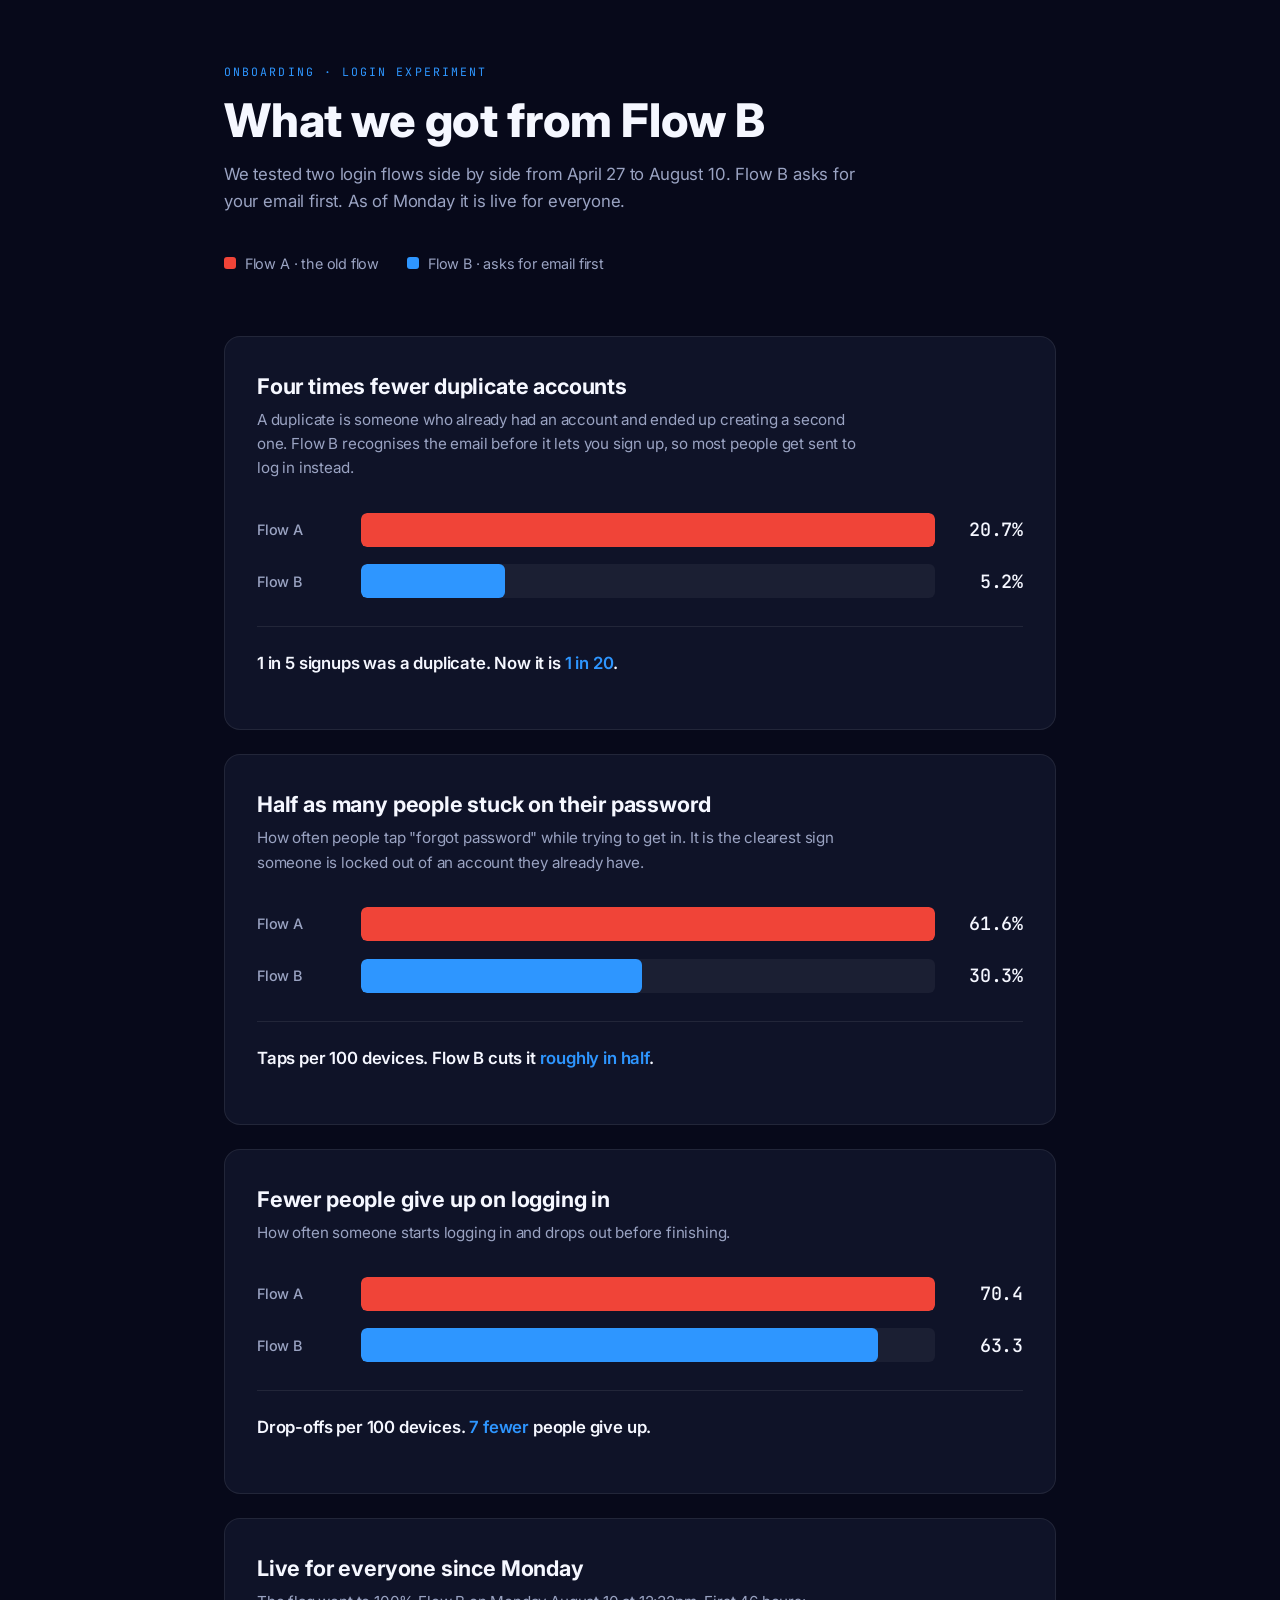
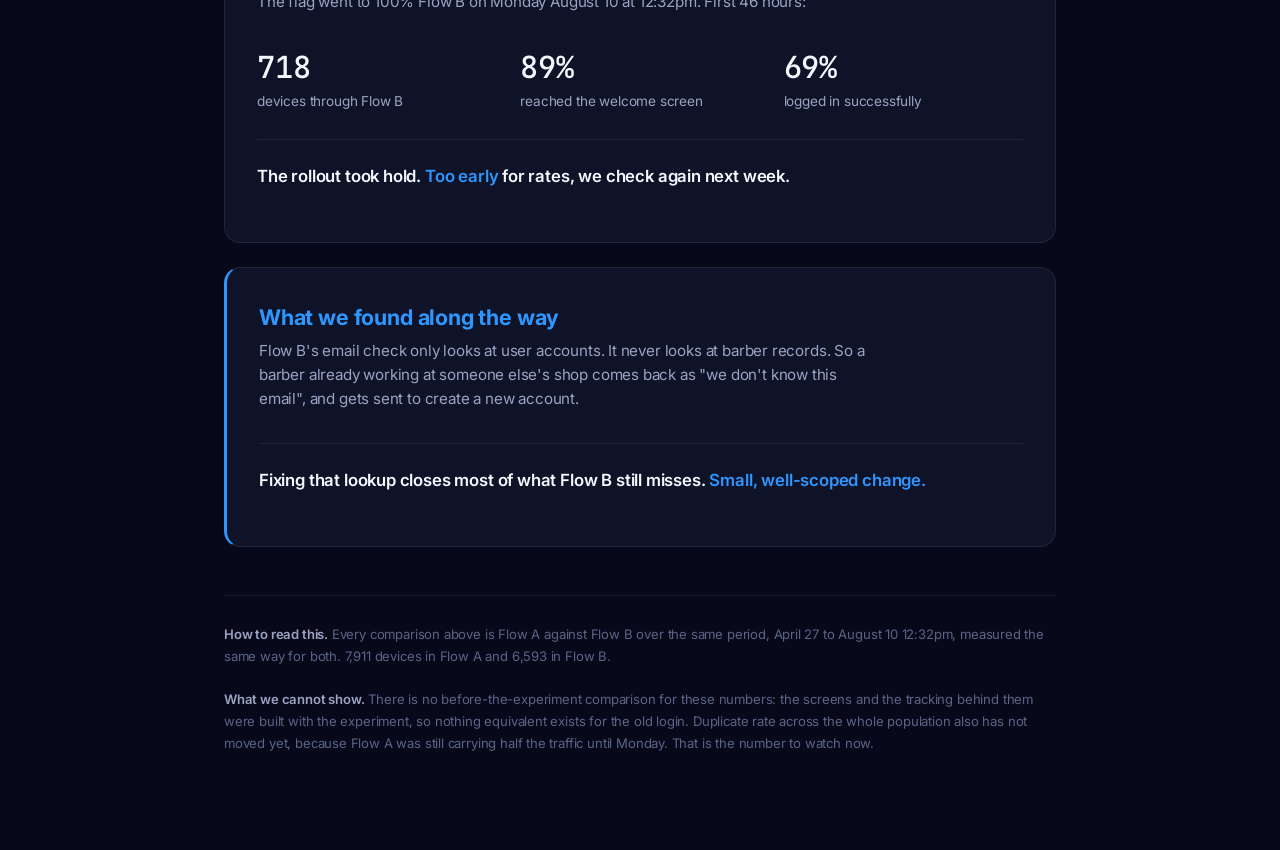
==== results/index.html @ 733214dc "Add Flow B results page for the weekly Standalone charts-only summary of the login A/B experiment, n" ====
<!DOCTYPE html>
<html lang="en">
<head>
<meta charset="UTF-8" />
<meta name="viewport" content="width=device-width, initial-scale=1" />
<title>Login Experiment · Results</title>
<link rel="preconnect" href="https://fonts.googleapis.com" />
<link rel="preconnect" href="https://fonts.gstatic.com" crossorigin />
<link href="https://fonts.googleapis.com/css2?family=Inter:wght@400;500;600;700;800&family=JetBrains+Mono:wght@400;500&display=swap" rel="stylesheet" />
<style>
  :root {
    --bg: #07091a;
    --surface: #0f1328;
    --border: rgba(255,255,255,0.08);
    --text: #f5f7ff;
    --muted: #9aa3c2;
    --dim: #5b6486;
    --flow-a: #f04438;
    --flow-b: #2e96ff;
    --font: "Inter", -apple-system, BlinkMacSystemFont, "Segoe UI", system-ui, sans-serif;
    --mono: "JetBrains Mono", "SF Mono", Menlo, monospace;
  }
  * { box-sizing: border-box; }
  body {
    margin: 0;
    background: var(--bg);
    color: var(--text);
    font-family: var(--font);
    letter-spacing: -0.011em;
  }
  .wrap { max-width: 880px; margin: 0 auto; padding: 4rem 1.5rem 6rem; }

  header { margin-bottom: 4rem; }
  .eyebrow {
    font-family: var(--mono); font-size: 0.72rem; letter-spacing: 0.18em;
    text-transform: uppercase; color: var(--flow-b); margin-bottom: 1rem;
  }
  h1 { font-size: clamp(2rem, 5vw, 2.9rem); line-height: 1.08; margin: 0 0 1rem; font-weight: 800; }
  .sub { font-size: 1.05rem; color: var(--muted); line-height: 1.6; margin: 0; max-width: 60ch; }

  .legend { display: flex; gap: 1.75rem; margin: 2.5rem 0 0; flex-wrap: wrap; }
  .legend span { display: flex; align-items: center; gap: 0.55rem; font-size: 0.9rem; color: var(--muted); }
  .dot { width: 12px; height: 12px; border-radius: 3px; flex: none; }

  .card {
    background: var(--surface); border: 1px solid var(--border);
    border-radius: 16px; padding: 2.25rem 2rem; margin-bottom: 1.5rem;
  }
  .card h2 { font-size: 1.35rem; margin: 0 0 0.5rem; font-weight: 700; line-height: 1.25; }
  .card .why { font-size: 0.95rem; color: var(--muted); margin: 0 0 2rem; line-height: 1.6; max-width: 62ch; }

  .bars { display: flex; flex-direction: column; gap: 1.1rem; }
  .row { display: grid; grid-template-columns: 5.5rem 1fr auto; align-items: center; gap: 1rem; }
  .row .name { font-size: 0.9rem; color: var(--muted); font-weight: 500; }
  .track { background: rgba(255,255,255,0.05); border-radius: 6px; height: 34px; overflow: hidden; }
  .fill { height: 100%; border-radius: 6px; }
  .val { font-family: var(--mono); font-size: 1.15rem; font-weight: 500; min-width: 4.5rem; text-align: right; }

  .takeaway {
    margin-top: 1.75rem; padding-top: 1.5rem; border-top: 1px solid var(--border);
    font-size: 1.05rem; font-weight: 600; line-height: 1.5;
  }
  .takeaway em { font-style: normal; color: var(--flow-b); }

  .status {
    display: grid; grid-template-columns: repeat(auto-fit, minmax(150px, 1fr));
    gap: 1.5rem; margin-top: 0.5rem;
  }
  .stat .n { font-family: var(--mono); font-size: 1.9rem; font-weight: 500; }
  .stat .l { font-size: 0.85rem; color: var(--muted); margin-top: 0.3rem; line-height: 1.4; }

  .next { border-left: 3px solid var(--flow-b); }
  .next h2 { color: var(--flow-b); }

  footer {
    margin-top: 3rem; padding-top: 1.75rem; border-top: 1px solid var(--border);
    font-size: 0.82rem; color: var(--dim); line-height: 1.65;
  }
  footer strong { color: var(--muted); font-weight: 600; }
</style>
</head>
<body>
<div class="wrap">

  <header>
    <div class="eyebrow">Onboarding · Login experiment</div>
    <h1>What we got from Flow B</h1>
    <p class="sub">We tested two login flows side by side from April 27 to August 10. Flow B asks for your email first. As of Monday it is live for everyone.</p>
    <div class="legend">
      <span><i class="dot" style="background: var(--flow-a)"></i> Flow A · the old flow</span>
      <span><i class="dot" style="background: var(--flow-b)"></i> Flow B · asks for email first</span>
    </div>
  </header>

  <div class="card">
    <h2>Four times fewer duplicate accounts</h2>
    <p class="why">A duplicate is someone who already had an account and ended up creating a second one. Flow B recognises the email before it lets you sign up, so most people get sent to log in instead.</p>
    <div class="bars">
      <div class="row">
        <span class="name">Flow A</span>
        <div class="track"><div class="fill" style="width: 100%; background: var(--flow-a)"></div></div>
        <span class="val">20.7%</span>
      </div>
      <div class="row">
        <span class="name">Flow B</span>
        <div class="track"><div class="fill" style="width: 25%; background: var(--flow-b)"></div></div>
        <span class="val">5.2%</span>
      </div>
    </div>
    <p class="takeaway">1 in 5 signups was a duplicate. Now it is <em>1 in 20</em>.</p>
  </div>

  <div class="card">
    <h2>Half as many people stuck on their password</h2>
    <p class="why">How often people tap "forgot password" while trying to get in. It is the clearest sign someone is locked out of an account they already have.</p>
    <div class="bars">
      <div class="row">
        <span class="name">Flow A</span>
        <div class="track"><div class="fill" style="width: 100%; background: var(--flow-a)"></div></div>
        <span class="val">61.6%</span>
      </div>
      <div class="row">
        <span class="name">Flow B</span>
        <div class="track"><div class="fill" style="width: 49%; background: var(--flow-b)"></div></div>
        <span class="val">30.3%</span>
      </div>
    </div>
    <p class="takeaway">Taps per 100 devices. Flow B cuts it <em>roughly in half</em>.</p>
  </div>

  <div class="card">
    <h2>Fewer people give up on logging in</h2>
    <p class="why">How often someone starts logging in and drops out before finishing.</p>
    <div class="bars">
      <div class="row">
        <span class="name">Flow A</span>
        <div class="track"><div class="fill" style="width: 100%; background: var(--flow-a)"></div></div>
        <span class="val">70.4</span>
      </div>
      <div class="row">
        <span class="name">Flow B</span>
        <div class="track"><div class="fill" style="width: 90%; background: var(--flow-b)"></div></div>
        <span class="val">63.3</span>
      </div>
    </div>
    <p class="takeaway">Drop-offs per 100 devices. <em>7 fewer</em> people give up.</p>
  </div>

  <div class="card">
    <h2>Live for everyone since Monday</h2>
    <p class="why">The flag went to 100% Flow B on Monday August 10 at 12:32pm. First 46 hours:</p>
    <div class="status">
      <div class="stat"><div class="n">718</div><div class="l">devices through Flow B</div></div>
      <div class="stat"><div class="n">89%</div><div class="l">reached the welcome screen</div></div>
      <div class="stat"><div class="n">69%</div><div class="l">logged in successfully</div></div>
    </div>
    <p class="takeaway">The rollout took hold. <em>Too early</em> for rates, we check again next week.</p>
  </div>

  <div class="card next">
    <h2>What we found along the way</h2>
    <p class="why">Flow B's email check only looks at user accounts. It never looks at barber records. So a barber already working at someone else's shop comes back as "we don't know this email", and gets sent to create a new account.</p>
    <p class="takeaway">Fixing that lookup closes most of what Flow B still misses. <em>Small, well-scoped change.</em></p>
  </div>

  <footer>
    <strong>How to read this.</strong> Every comparison above is Flow A against Flow B over the same period, April 27 to August 10 12:32pm, measured the same way for both. 7,911 devices in Flow A and 6,593 in Flow B.<br /><br />
    <strong>What we cannot show.</strong> There is no before-the-experiment comparison for these numbers: the screens and the tracking behind them were built with the experiment, so nothing equivalent exists for the old login. Duplicate rate across the whole population also has not moved yet, because Flow A was still carrying half the traffic until Monday. That is the number to watch now.
  </footer>

</div>
</body>
</html>
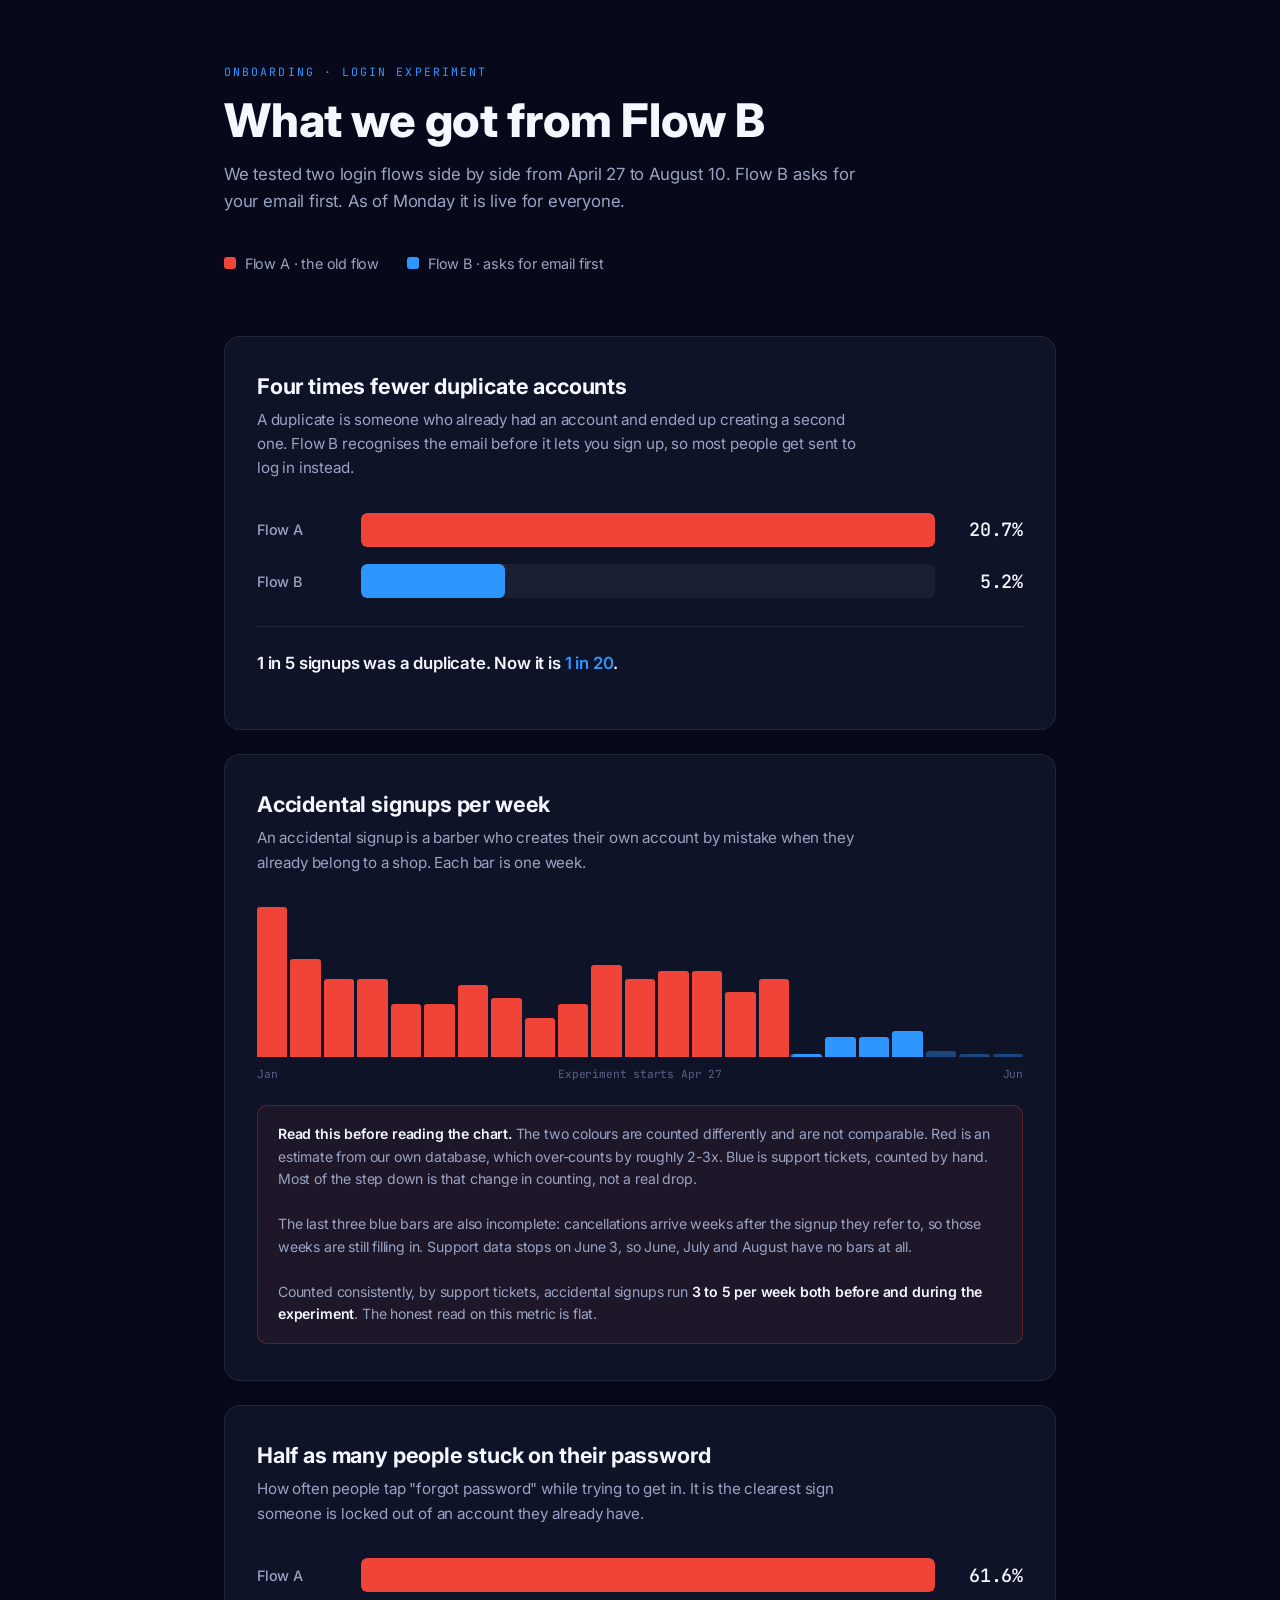
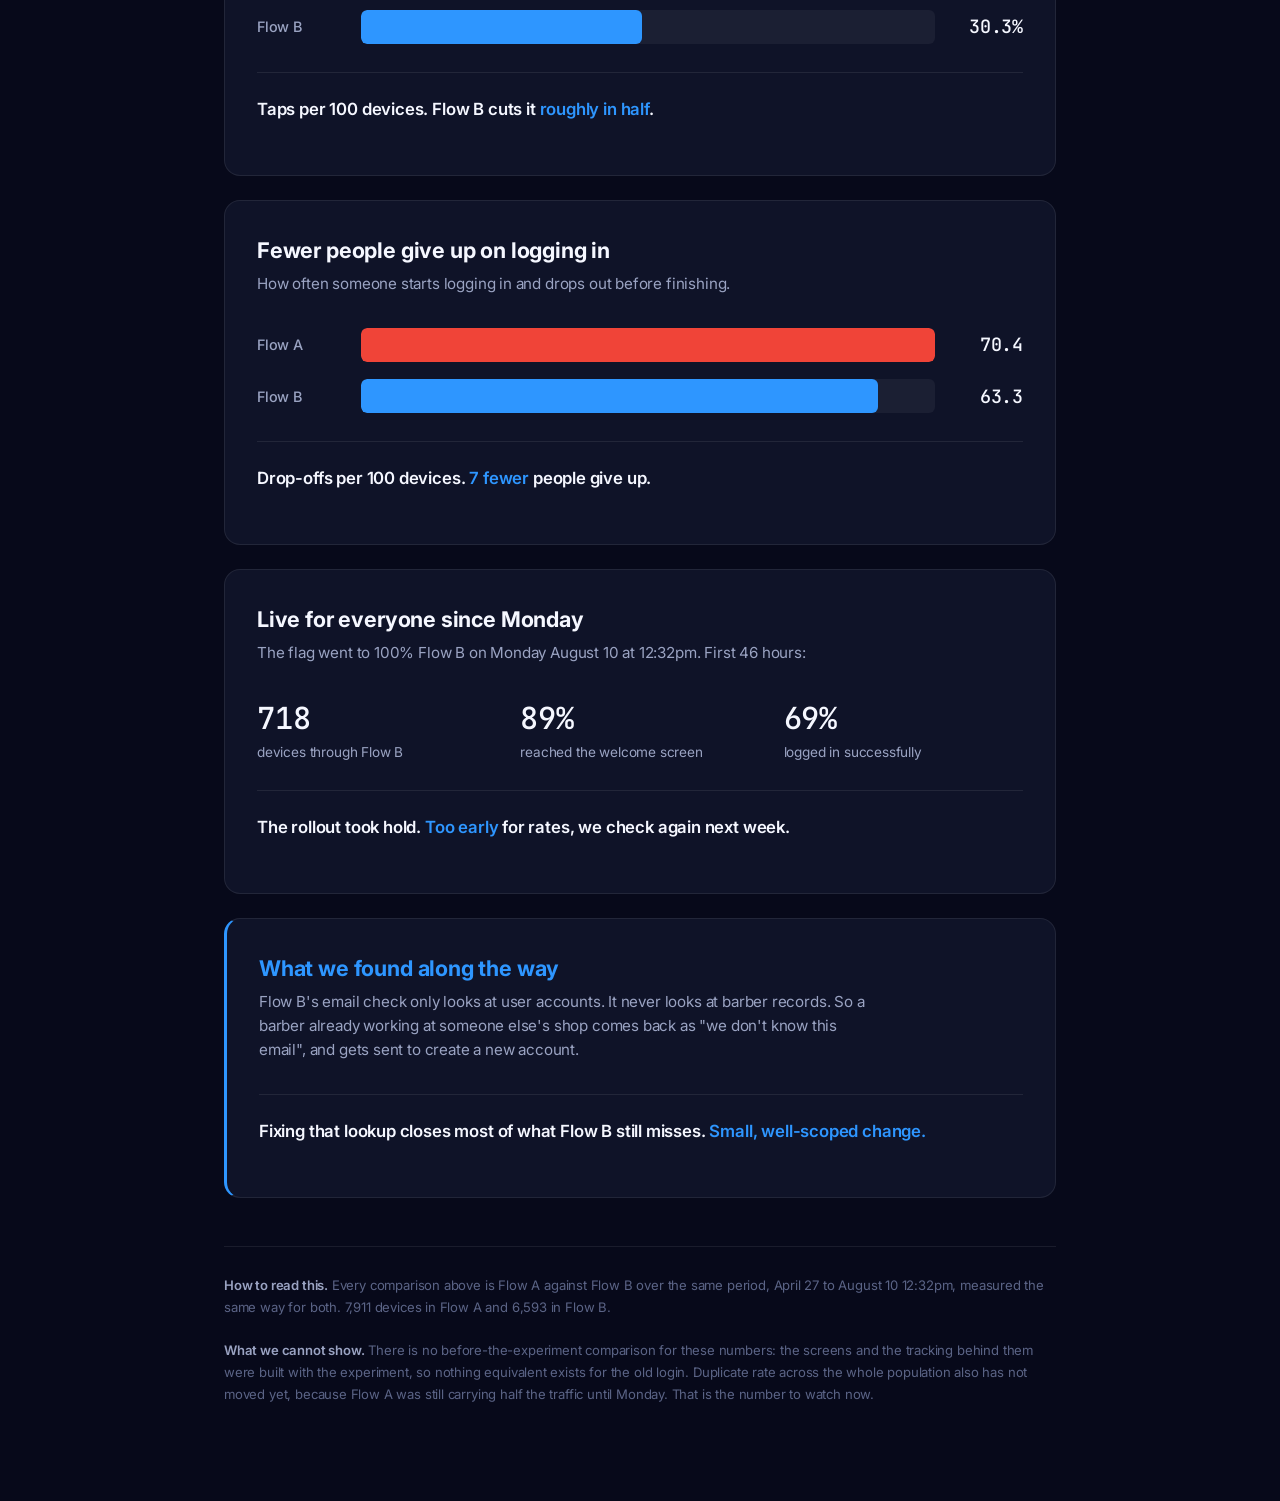
==== commit 9f614bde: "Add accidental-signups-per-week chart to the results page Reproduces the tracker's weekly series (23" ====
--- a/results/index.html
+++ b/results/index.html
@@ -56,6 +56,29 @@
   .fill { height: 100%; border-radius: 6px; }
   .val { font-family: var(--mono); font-size: 1.15rem; font-weight: 500; min-width: 4.5rem; text-align: right; }
 
+  .weekly { margin-bottom: 1.5rem; }
+  .wk-bars { display: flex; align-items: flex-end; gap: 3px; height: 150px; }
+  .wk { flex: 1; height: var(--h); background: var(--c); border-radius: 3px 3px 0 0; position: relative; min-height: 3px; }
+  .wk.lag { opacity: 0.4; }
+  .wk.divider { box-shadow: -2px 0 0 rgba(255,255,255,0.25); }
+  .wk .tip {
+    display: none; position: absolute; bottom: calc(100% + 8px); left: 50%;
+    transform: translateX(-50%); white-space: nowrap; background: #000;
+    border: 1px solid var(--border); border-radius: 6px; padding: 0.35rem 0.6rem;
+    font-family: var(--mono); font-size: 0.72rem; color: var(--text); z-index: 5;
+  }
+  .wk:hover .tip { display: block; }
+  .wk-axis {
+    display: flex; justify-content: space-between; margin-top: 0.6rem;
+    font-family: var(--mono); font-size: 0.7rem; color: var(--dim);
+  }
+  .caveat {
+    background: rgba(240,68,56,0.07); border: 1px solid rgba(240,68,56,0.28);
+    border-radius: 10px; padding: 1.1rem 1.25rem;
+    font-size: 0.88rem; color: var(--muted); line-height: 1.6;
+  }
+  .caveat strong { color: var(--text); font-weight: 600; }
+
   .takeaway {
     margin-top: 1.75rem; padding-top: 1.5rem; border-top: 1px solid var(--border);
     font-size: 1.05rem; font-weight: 600; line-height: 1.5;
@@ -111,6 +134,46 @@
   </div>
 
   <div class="card">
+    <h2>Accidental signups per week</h2>
+    <p class="why">An accidental signup is a barber who creates their own account by mistake when they already belong to a shop. Each bar is one week.</p>
+    <div class="weekly">
+      <div class="wk-bars">
+        <div class="wk" style="--h: 100%; --c: var(--flow-a)"><span class="tip">Jan 5 · 23</span></div>
+        <div class="wk" style="--h: 65%; --c: var(--flow-a)"><span class="tip">Jan 12 · 15</span></div>
+        <div class="wk" style="--h: 52%; --c: var(--flow-a)"><span class="tip">Jan 19 · 12</span></div>
+        <div class="wk" style="--h: 52%; --c: var(--flow-a)"><span class="tip">Jan 26 · 12</span></div>
+        <div class="wk" style="--h: 35%; --c: var(--flow-a)"><span class="tip">Feb 2 · 8</span></div>
+        <div class="wk" style="--h: 35%; --c: var(--flow-a)"><span class="tip">Feb 9 · 8</span></div>
+        <div class="wk" style="--h: 48%; --c: var(--flow-a)"><span class="tip">Feb 16 · 11</span></div>
+        <div class="wk" style="--h: 39%; --c: var(--flow-a)"><span class="tip">Feb 23 · 9</span></div>
+        <div class="wk" style="--h: 26%; --c: var(--flow-a)"><span class="tip">Mar 2 · 6</span></div>
+        <div class="wk" style="--h: 35%; --c: var(--flow-a)"><span class="tip">Mar 9 · 8</span></div>
+        <div class="wk" style="--h: 61%; --c: var(--flow-a)"><span class="tip">Mar 16 · 14</span></div>
+        <div class="wk" style="--h: 52%; --c: var(--flow-a)"><span class="tip">Mar 23 · 12</span></div>
+        <div class="wk" style="--h: 57%; --c: var(--flow-a)"><span class="tip">Mar 30 · 13</span></div>
+        <div class="wk" style="--h: 57%; --c: var(--flow-a)"><span class="tip">Apr 6 · 13</span></div>
+        <div class="wk" style="--h: 43%; --c: var(--flow-a)"><span class="tip">Apr 13 · 10</span></div>
+        <div class="wk" style="--h: 52%; --c: var(--flow-a)"><span class="tip">Apr 20 · 12</span></div>
+        <div class="wk divider" style="--h: 2%; --c: var(--flow-b)"><span class="tip">Apr 27 · 0 · experiment starts mid-week</span></div>
+        <div class="wk" style="--h: 13%; --c: var(--flow-b)"><span class="tip">May 4 · 3</span></div>
+        <div class="wk" style="--h: 13%; --c: var(--flow-b)"><span class="tip">May 11 · 3</span></div>
+        <div class="wk" style="--h: 17%; --c: var(--flow-b)"><span class="tip">May 18 · 4</span></div>
+        <div class="wk lag" style="--h: 4%; --c: var(--flow-b)"><span class="tip">May 25 · 1 · incomplete</span></div>
+        <div class="wk lag" style="--h: 2%; --c: var(--flow-b)"><span class="tip">Jun 1 · 0 so far · incomplete</span></div>
+        <div class="wk lag" style="--h: 2%; --c: var(--flow-b)"><span class="tip">Jun 8 · 0 so far · incomplete</span></div>
+      </div>
+      <div class="wk-axis"><span>Jan</span><span>Experiment starts Apr 27</span><span>Jun</span></div>
+    </div>
+    <div class="caveat">
+      <strong>Read this before reading the chart.</strong> The two colours are counted differently and are not comparable. Red is an estimate from our own database, which over-counts by roughly 2-3x. Blue is support tickets, counted by hand. Most of the step down is that change in counting, not a real drop.
+      <br /><br />
+      The last three blue bars are also incomplete: cancellations arrive weeks after the signup they refer to, so those weeks are still filling in. Support data stops on June 3, so June, July and August have no bars at all.
+      <br /><br />
+      Counted consistently, by support tickets, accidental signups run <strong>3 to 5 per week both before and during the experiment</strong>. The honest read on this metric is flat.
+    </div>
+  </div>
+
+  <div class="card">
     <h2>Half as many people stuck on their password</h2>
     <p class="why">How often people tap "forgot password" while trying to get in. It is the clearest sign someone is locked out of an account they already have.</p>
     <div class="bars">
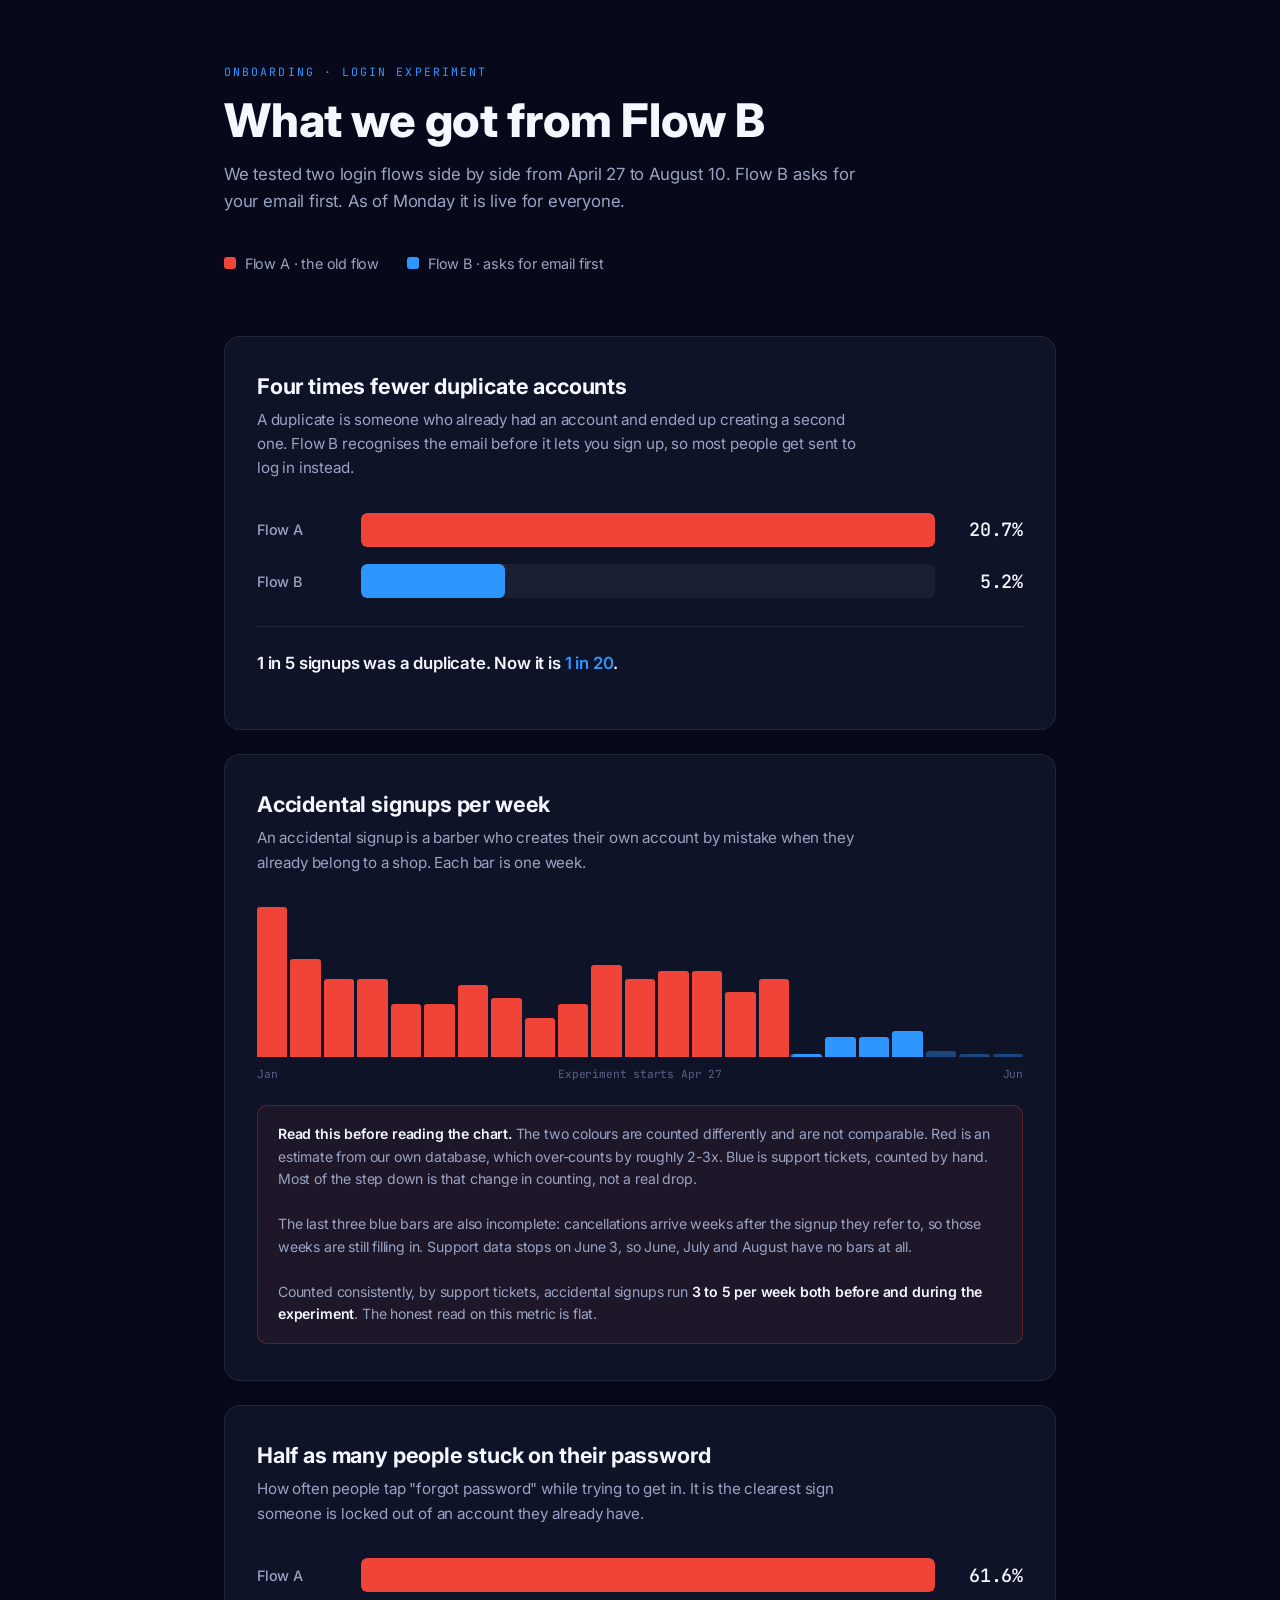
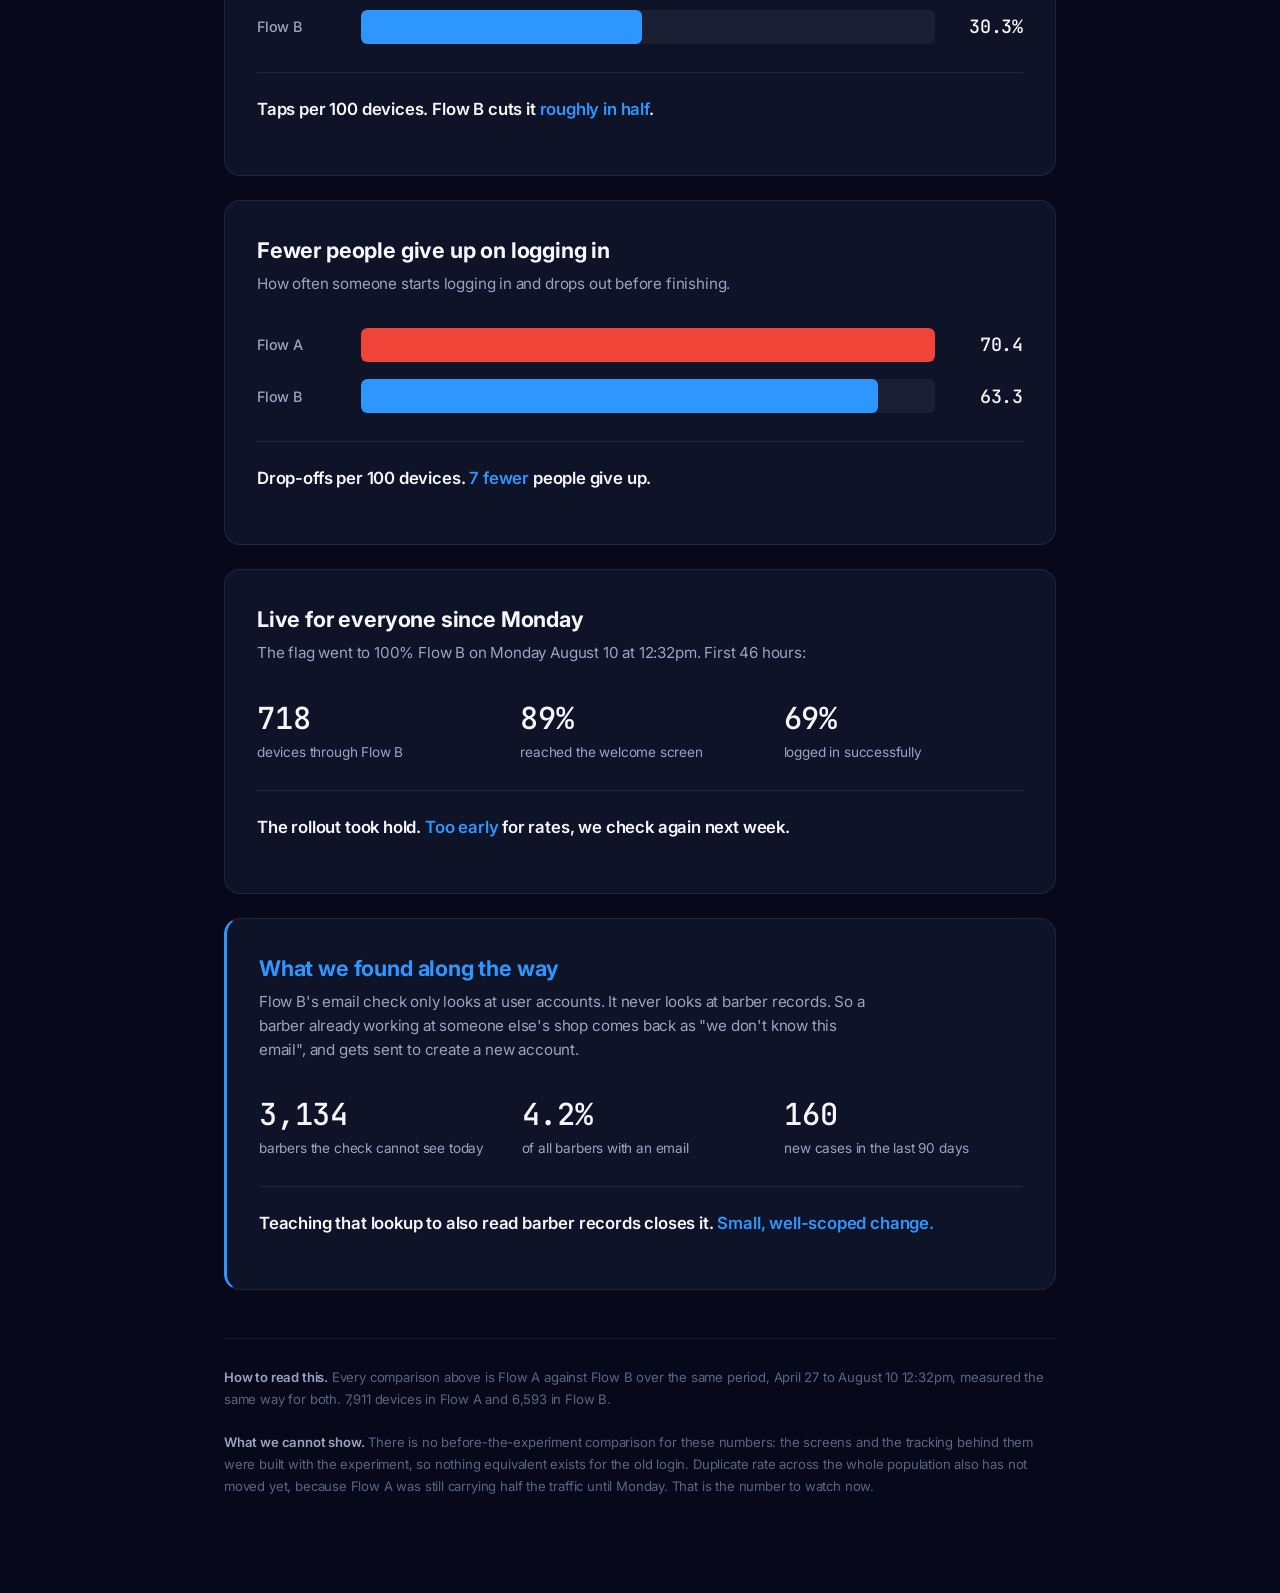
==== commit c180b827: "Quantify the check-email gap on the results page 3,134 barbers (4.2%) have an email on their barber " ====
--- a/results/index.html
+++ b/results/index.html
@@ -223,7 +223,12 @@
   <div class="card next">
     <h2>What we found along the way</h2>
     <p class="why">Flow B's email check only looks at user accounts. It never looks at barber records. So a barber already working at someone else's shop comes back as "we don't know this email", and gets sent to create a new account.</p>
-    <p class="takeaway">Fixing that lookup closes most of what Flow B still misses. <em>Small, well-scoped change.</em></p>
+    <div class="status">
+      <div class="stat"><div class="n">3,134</div><div class="l">barbers the check cannot see today</div></div>
+      <div class="stat"><div class="n">4.2%</div><div class="l">of all barbers with an email</div></div>
+      <div class="stat"><div class="n">160</div><div class="l">new cases in the last 90 days</div></div>
+    </div>
+    <p class="takeaway">Teaching that lookup to also read barber records closes it. <em>Small, well-scoped change.</em></p>
   </div>
 
   <footer>
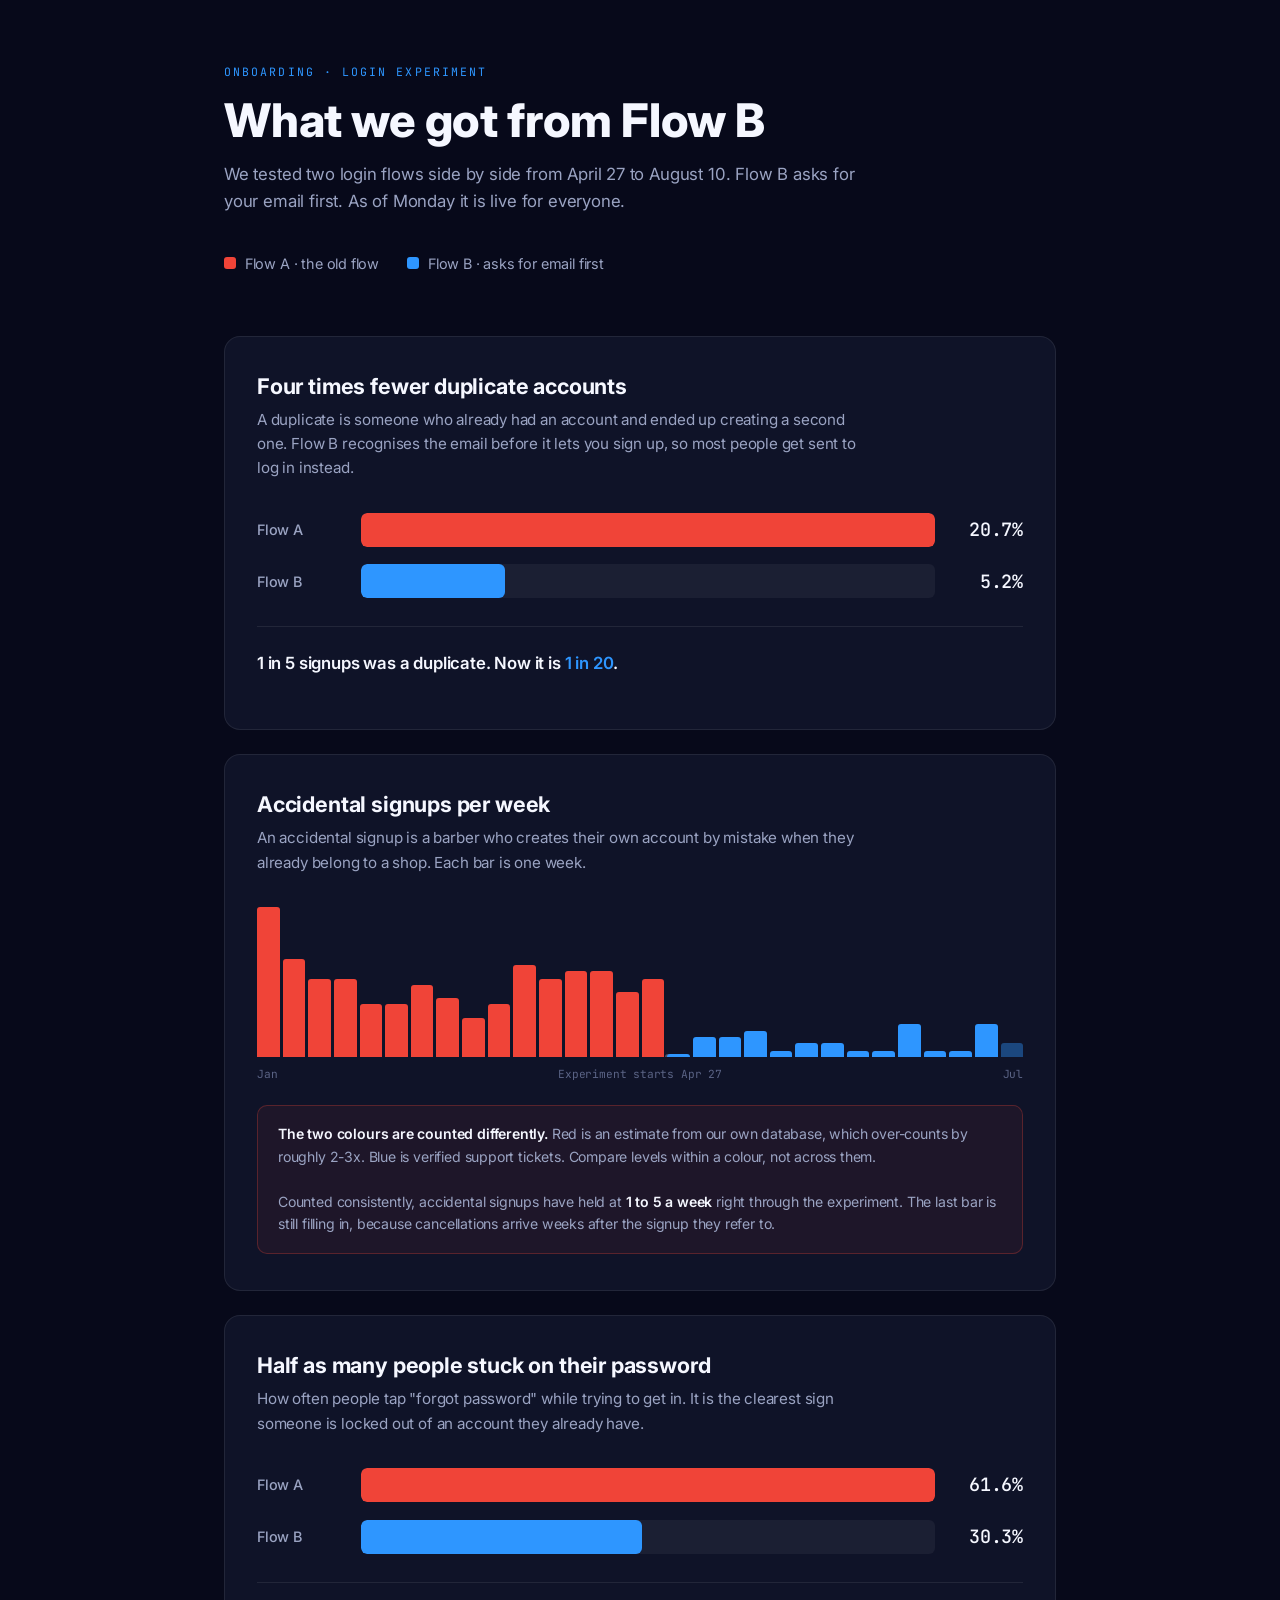
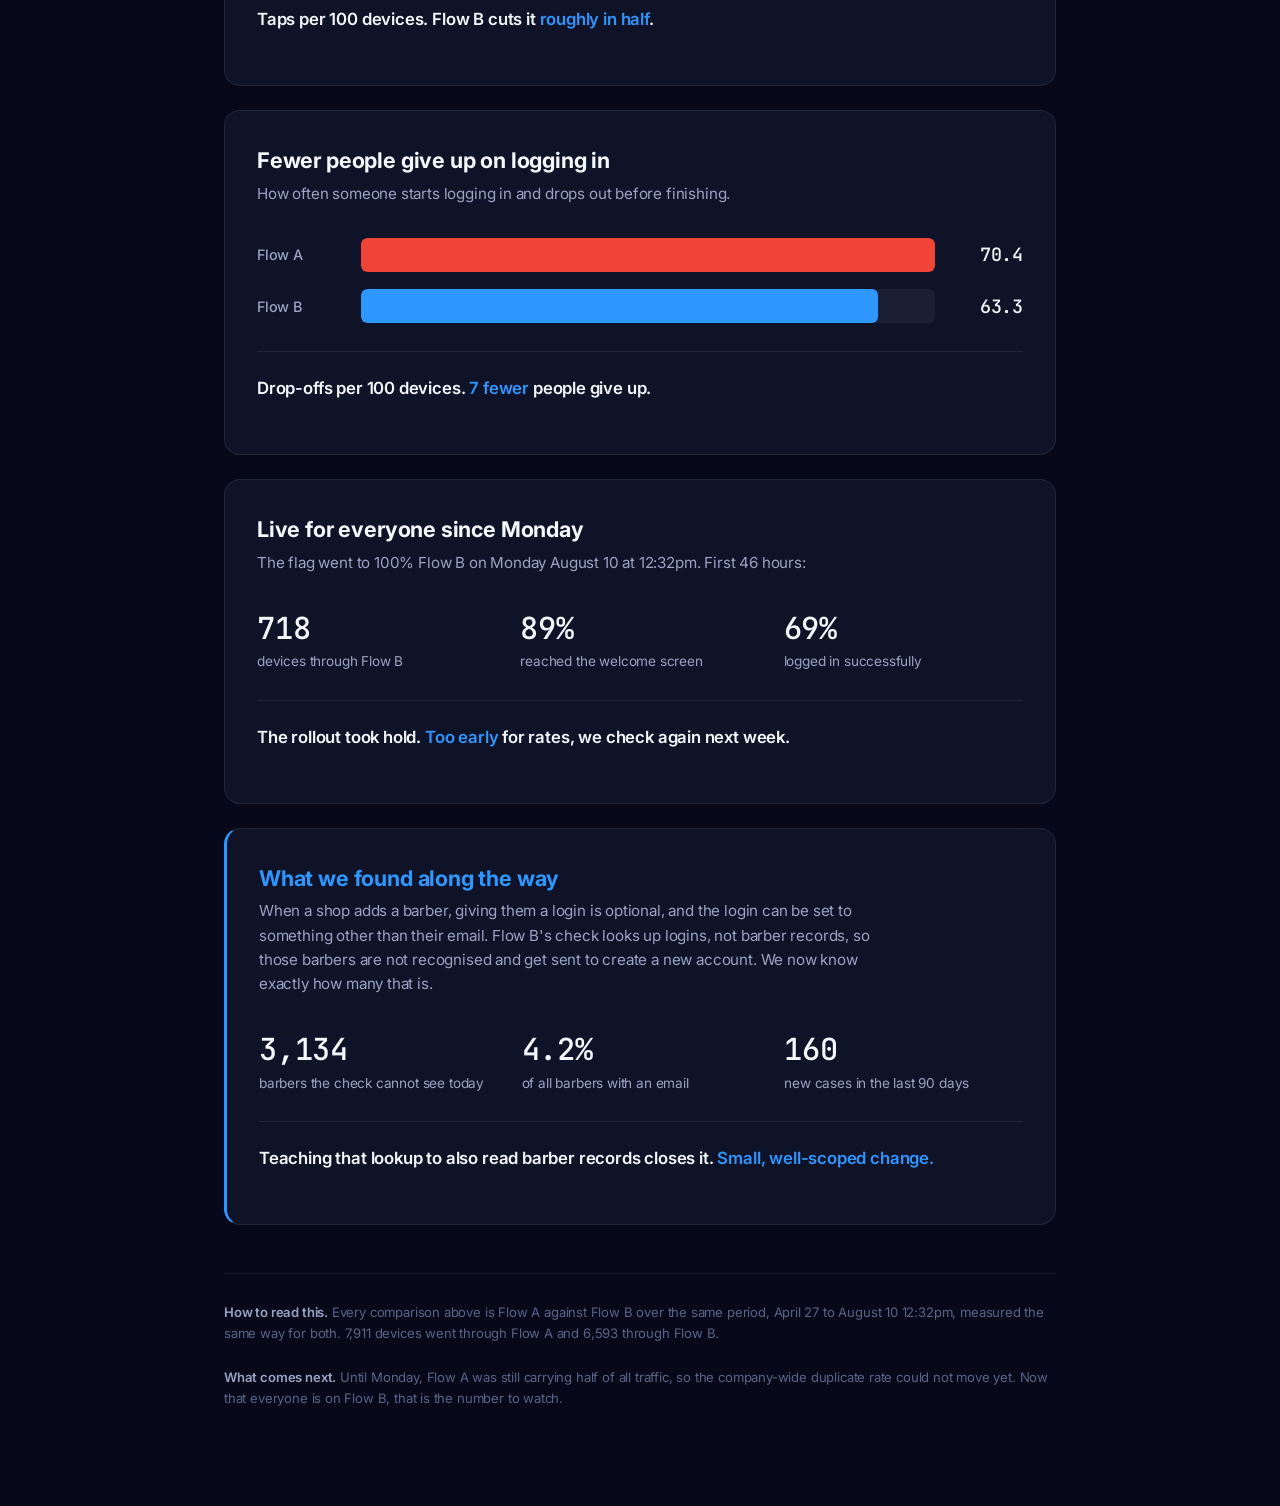
==== commit c2c1568e: "Extend the weekly chart through July and tighten the page Adds the June and July support-ticket week" ====
--- a/results/index.html
+++ b/results/index.html
@@ -158,18 +158,23 @@
         <div class="wk" style="--h: 13%; --c: var(--flow-b)"><span class="tip">May 4 · 3</span></div>
         <div class="wk" style="--h: 13%; --c: var(--flow-b)"><span class="tip">May 11 · 3</span></div>
         <div class="wk" style="--h: 17%; --c: var(--flow-b)"><span class="tip">May 18 · 4</span></div>
-        <div class="wk lag" style="--h: 4%; --c: var(--flow-b)"><span class="tip">May 25 · 1 · incomplete</span></div>
-        <div class="wk lag" style="--h: 2%; --c: var(--flow-b)"><span class="tip">Jun 1 · 0 so far · incomplete</span></div>
-        <div class="wk lag" style="--h: 2%; --c: var(--flow-b)"><span class="tip">Jun 8 · 0 so far · incomplete</span></div>
-      </div>
-      <div class="wk-axis"><span>Jan</span><span>Experiment starts Apr 27</span><span>Jun</span></div>
+        <div class="wk" style="--h: 4%; --c: var(--flow-b)"><span class="tip">May 25 · 1</span></div>
+        <div class="wk" style="--h: 9%; --c: var(--flow-b)"><span class="tip">Jun 1 · 2</span></div>
+        <div class="wk" style="--h: 9%; --c: var(--flow-b)"><span class="tip">Jun 8 · 2</span></div>
+        <div class="wk" style="--h: 4%; --c: var(--flow-b)"><span class="tip">Jun 15 · 1</span></div>
+        <div class="wk" style="--h: 4%; --c: var(--flow-b)"><span class="tip">Jun 22 · 1</span></div>
+        <div class="wk" style="--h: 22%; --c: var(--flow-b)"><span class="tip">Jun 29 · 5</span></div>
+        <div class="wk" style="--h: 4%; --c: var(--flow-b)"><span class="tip">Jul 6 · 1</span></div>
+        <div class="wk" style="--h: 4%; --c: var(--flow-b)"><span class="tip">Jul 13 · 1</span></div>
+        <div class="wk" style="--h: 22%; --c: var(--flow-b)"><span class="tip">Jul 20 · 5</span></div>
+        <div class="wk lag" style="--h: 9%; --c: var(--flow-b)"><span class="tip">Jul 27 · 2 · still filling in</span></div>
+      </div>
+      <div class="wk-axis"><span>Jan</span><span>Experiment starts Apr 27</span><span>Jul</span></div>
     </div>
     <div class="caveat">
-      <strong>Read this before reading the chart.</strong> The two colours are counted differently and are not comparable. Red is an estimate from our own database, which over-counts by roughly 2-3x. Blue is support tickets, counted by hand. Most of the step down is that change in counting, not a real drop.
+      <strong>The two colours are counted differently.</strong> Red is an estimate from our own database, which over-counts by roughly 2-3x. Blue is verified support tickets. Compare levels within a colour, not across them.
       <br /><br />
-      The last three blue bars are also incomplete: cancellations arrive weeks after the signup they refer to, so those weeks are still filling in. Support data stops on June 3, so June, July and August have no bars at all.
-      <br /><br />
-      Counted consistently, by support tickets, accidental signups run <strong>3 to 5 per week both before and during the experiment</strong>. The honest read on this metric is flat.
+      Counted consistently, accidental signups have held at <strong>1 to 5 a week</strong> right through the experiment. The last bar is still filling in, because cancellations arrive weeks after the signup they refer to.
     </div>
   </div>
 
@@ -222,7 +227,7 @@
 
   <div class="card next">
     <h2>What we found along the way</h2>
-    <p class="why">Flow B's email check only looks at user accounts. It never looks at barber records. So a barber already working at someone else's shop comes back as "we don't know this email", and gets sent to create a new account.</p>
+    <p class="why">When a shop adds a barber, giving them a login is optional, and the login can be set to something other than their email. Flow B's check looks up logins, not barber records, so those barbers are not recognised and get sent to create a new account. We now know exactly how many that is.</p>
     <div class="status">
       <div class="stat"><div class="n">3,134</div><div class="l">barbers the check cannot see today</div></div>
       <div class="stat"><div class="n">4.2%</div><div class="l">of all barbers with an email</div></div>
@@ -232,8 +237,8 @@
   </div>
 
   <footer>
-    <strong>How to read this.</strong> Every comparison above is Flow A against Flow B over the same period, April 27 to August 10 12:32pm, measured the same way for both. 7,911 devices in Flow A and 6,593 in Flow B.<br /><br />
-    <strong>What we cannot show.</strong> There is no before-the-experiment comparison for these numbers: the screens and the tracking behind them were built with the experiment, so nothing equivalent exists for the old login. Duplicate rate across the whole population also has not moved yet, because Flow A was still carrying half the traffic until Monday. That is the number to watch now.
+    <strong>How to read this.</strong> Every comparison above is Flow A against Flow B over the same period, April 27 to August 10 12:32pm, measured the same way for both. 7,911 devices went through Flow A and 6,593 through Flow B.<br /><br />
+    <strong>What comes next.</strong> Until Monday, Flow A was still carrying half of all traffic, so the company-wide duplicate rate could not move yet. Now that everyone is on Flow B, that is the number to watch.
   </footer>
 
 </div>
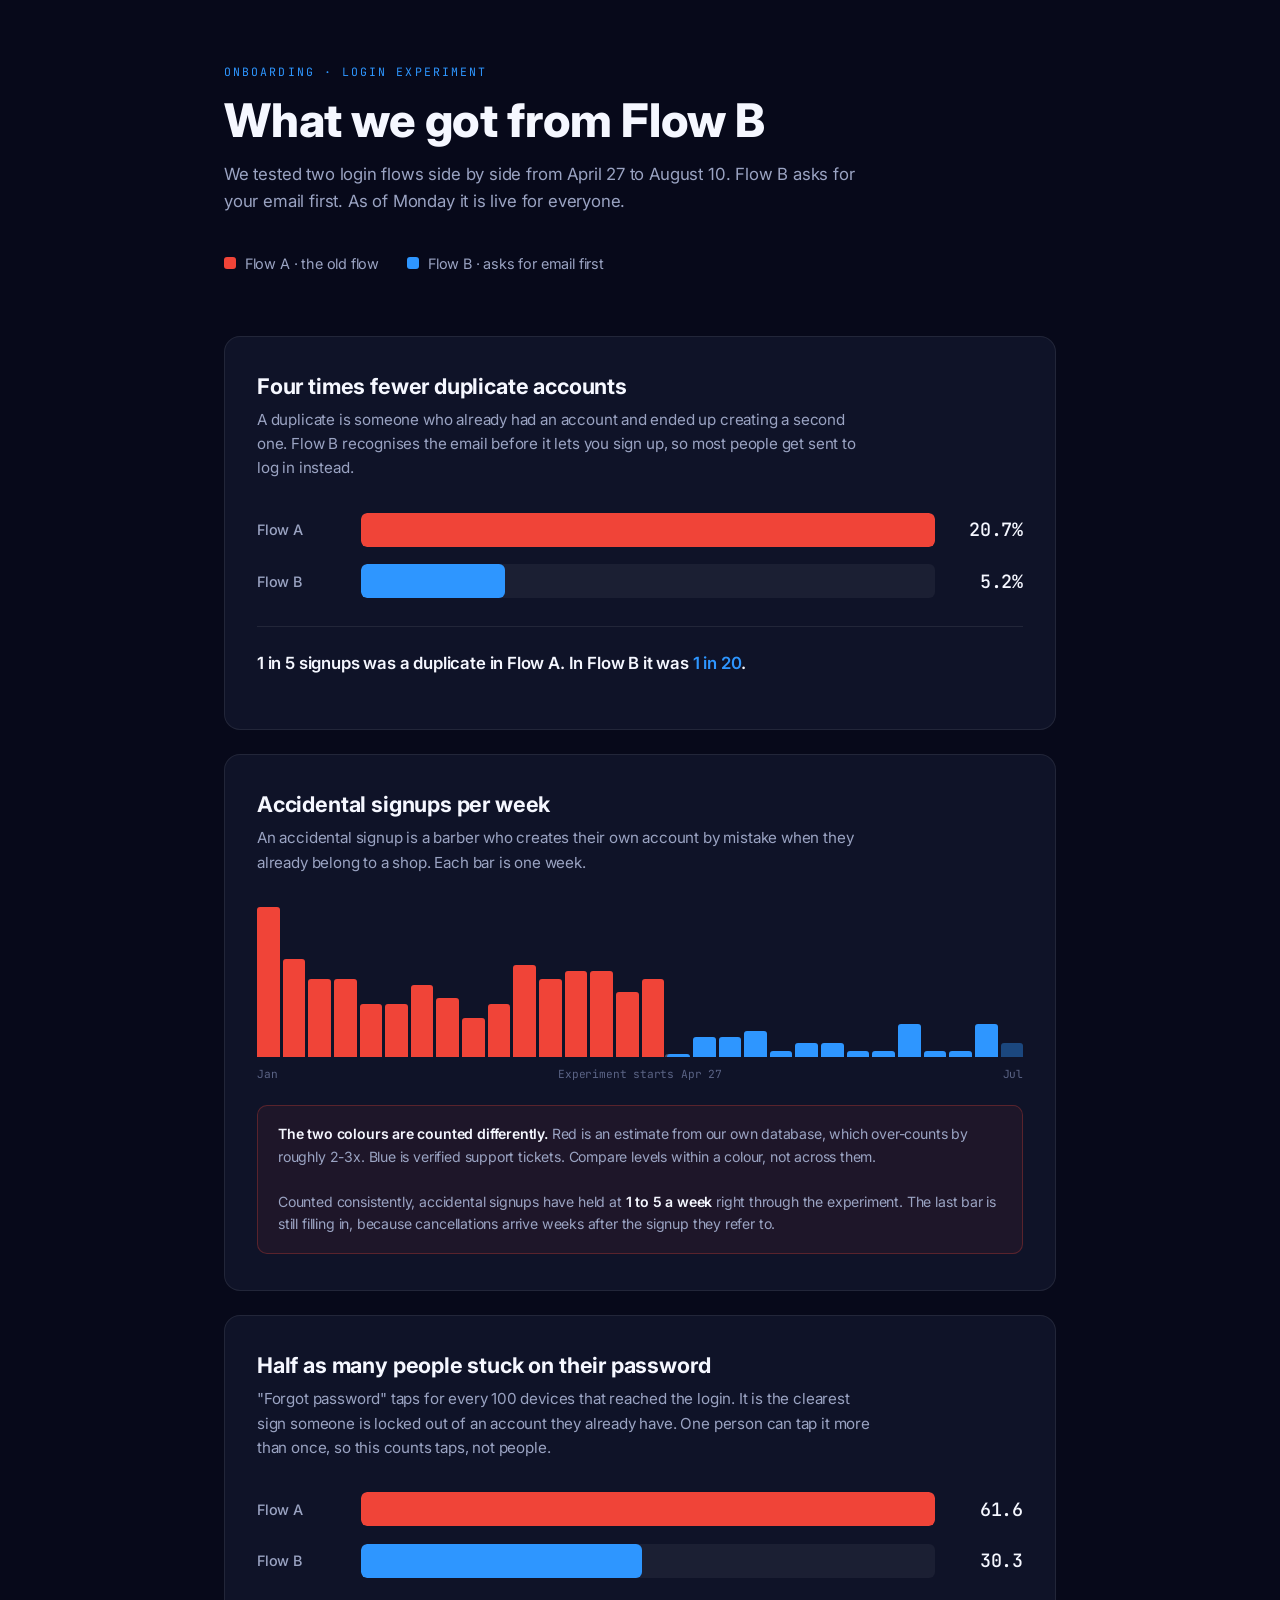
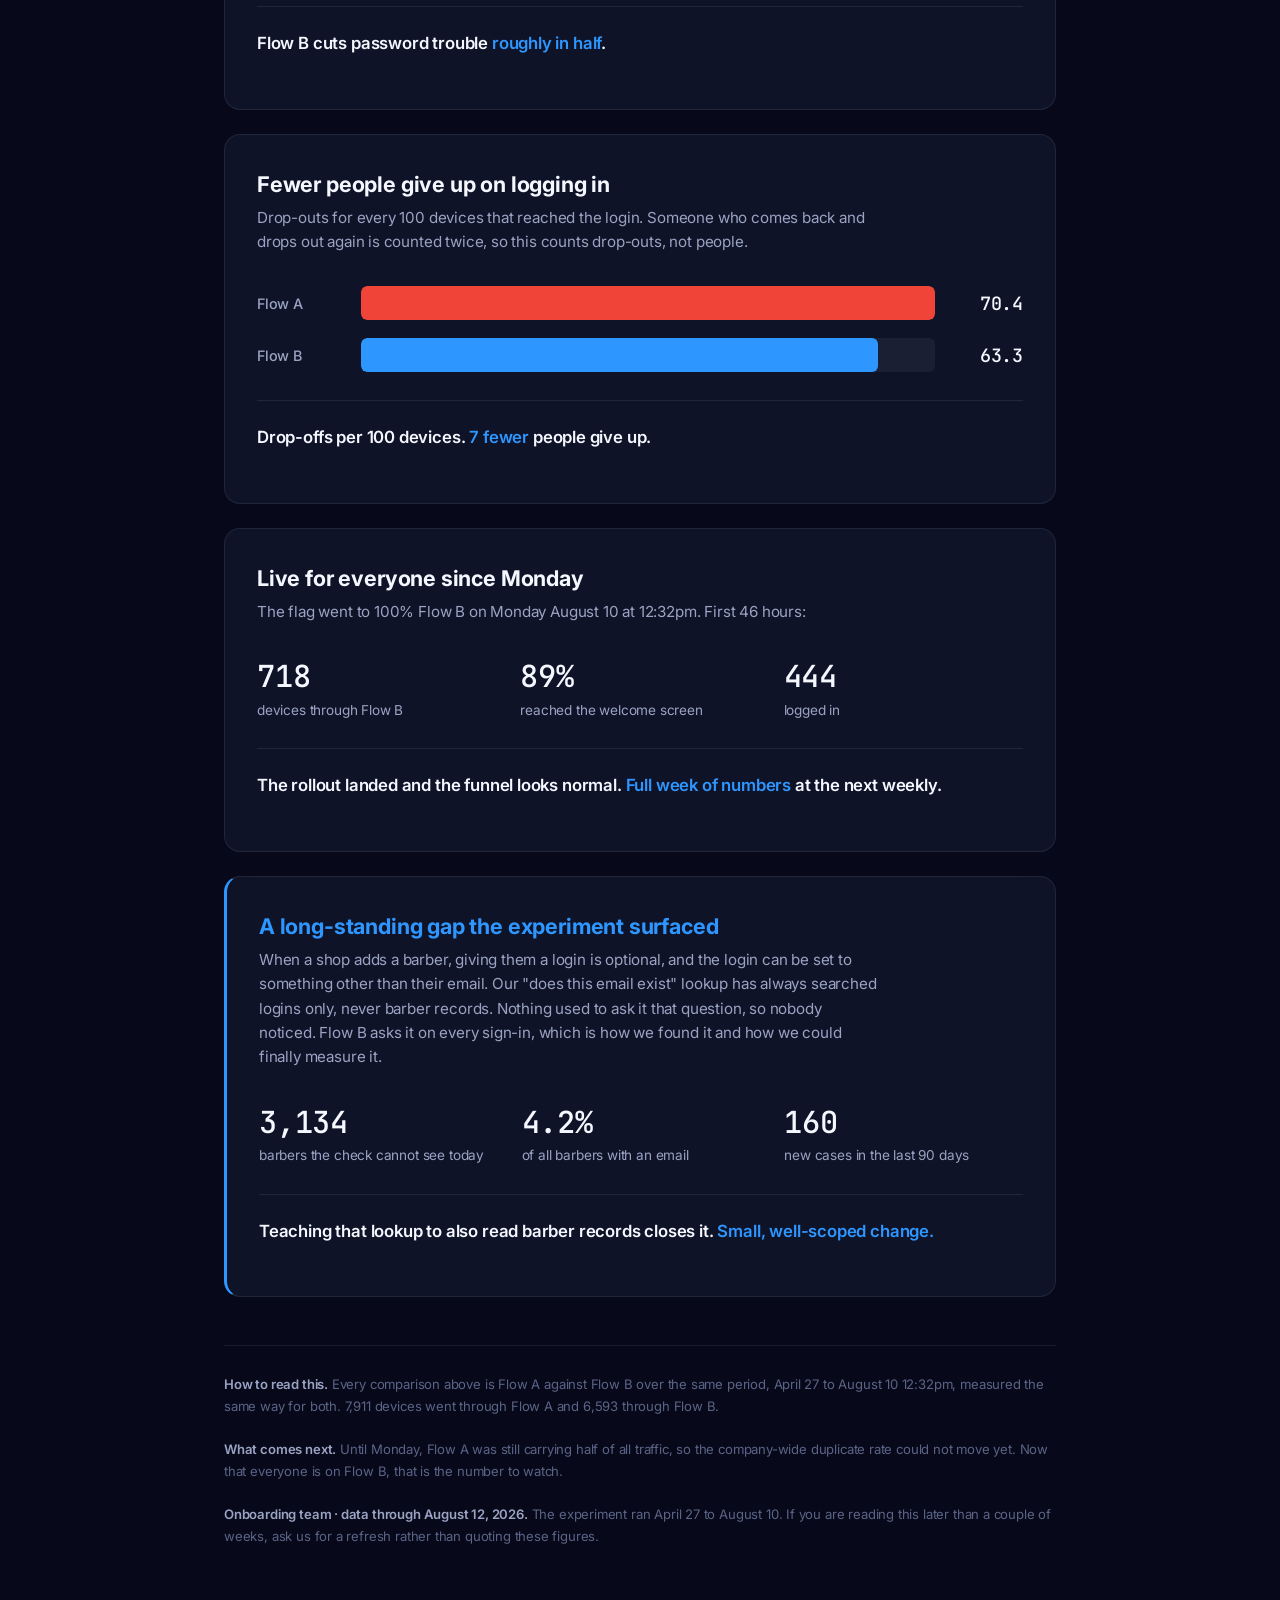
==== commit aceef85f: "Tighten the results page for circulation outside the team - Forgot-password and abandonment were sho" ====
--- a/results/index.html
+++ b/results/index.html
@@ -130,7 +130,7 @@
         <span class="val">5.2%</span>
       </div>
     </div>
-    <p class="takeaway">1 in 5 signups was a duplicate. Now it is <em>1 in 20</em>.</p>
+    <p class="takeaway">1 in 5 signups was a duplicate in Flow A. In Flow B it was <em>1 in 20</em>.</p>
   </div>
 
   <div class="card">
@@ -180,25 +180,25 @@
 
   <div class="card">
     <h2>Half as many people stuck on their password</h2>
-    <p class="why">How often people tap "forgot password" while trying to get in. It is the clearest sign someone is locked out of an account they already have.</p>
+    <p class="why">"Forgot password" taps for every 100 devices that reached the login. It is the clearest sign someone is locked out of an account they already have. One person can tap it more than once, so this counts taps, not people.</p>
     <div class="bars">
       <div class="row">
         <span class="name">Flow A</span>
         <div class="track"><div class="fill" style="width: 100%; background: var(--flow-a)"></div></div>
-        <span class="val">61.6%</span>
+        <span class="val">61.6</span>
       </div>
       <div class="row">
         <span class="name">Flow B</span>
         <div class="track"><div class="fill" style="width: 49%; background: var(--flow-b)"></div></div>
-        <span class="val">30.3%</span>
-      </div>
-    </div>
-    <p class="takeaway">Taps per 100 devices. Flow B cuts it <em>roughly in half</em>.</p>
+        <span class="val">30.3</span>
+      </div>
+    </div>
+    <p class="takeaway">Flow B cuts password trouble <em>roughly in half</em>.</p>
   </div>
 
   <div class="card">
     <h2>Fewer people give up on logging in</h2>
-    <p class="why">How often someone starts logging in and drops out before finishing.</p>
+    <p class="why">Drop-outs for every 100 devices that reached the login. Someone who comes back and drops out again is counted twice, so this counts drop-outs, not people.</p>
     <div class="bars">
       <div class="row">
         <span class="name">Flow A</span>
@@ -220,14 +220,14 @@
     <div class="status">
       <div class="stat"><div class="n">718</div><div class="l">devices through Flow B</div></div>
       <div class="stat"><div class="n">89%</div><div class="l">reached the welcome screen</div></div>
-      <div class="stat"><div class="n">69%</div><div class="l">logged in successfully</div></div>
-    </div>
-    <p class="takeaway">The rollout took hold. <em>Too early</em> for rates, we check again next week.</p>
+      <div class="stat"><div class="n">444</div><div class="l">logged in</div></div>
+    </div>
+    <p class="takeaway">The rollout landed and the funnel looks normal. <em>Full week of numbers</em> at the next weekly.</p>
   </div>
 
   <div class="card next">
-    <h2>What we found along the way</h2>
-    <p class="why">When a shop adds a barber, giving them a login is optional, and the login can be set to something other than their email. Flow B's check looks up logins, not barber records, so those barbers are not recognised and get sent to create a new account. We now know exactly how many that is.</p>
+    <h2>A long-standing gap the experiment surfaced</h2>
+    <p class="why">When a shop adds a barber, giving them a login is optional, and the login can be set to something other than their email. Our "does this email exist" lookup has always searched logins only, never barber records. Nothing used to ask it that question, so nobody noticed. Flow B asks it on every sign-in, which is how we found it and how we could finally measure it.</p>
     <div class="status">
       <div class="stat"><div class="n">3,134</div><div class="l">barbers the check cannot see today</div></div>
       <div class="stat"><div class="n">4.2%</div><div class="l">of all barbers with an email</div></div>
@@ -238,7 +238,8 @@
 
   <footer>
     <strong>How to read this.</strong> Every comparison above is Flow A against Flow B over the same period, April 27 to August 10 12:32pm, measured the same way for both. 7,911 devices went through Flow A and 6,593 through Flow B.<br /><br />
-    <strong>What comes next.</strong> Until Monday, Flow A was still carrying half of all traffic, so the company-wide duplicate rate could not move yet. Now that everyone is on Flow B, that is the number to watch.
+    <strong>What comes next.</strong> Until Monday, Flow A was still carrying half of all traffic, so the company-wide duplicate rate could not move yet. Now that everyone is on Flow B, that is the number to watch.<br /><br />
+    <strong>Onboarding team · data through August 12, 2026.</strong> The experiment ran April 27 to August 10. If you are reading this later than a couple of weeks, ask us for a refresh rather than quoting these figures.
   </footer>
 
 </div>
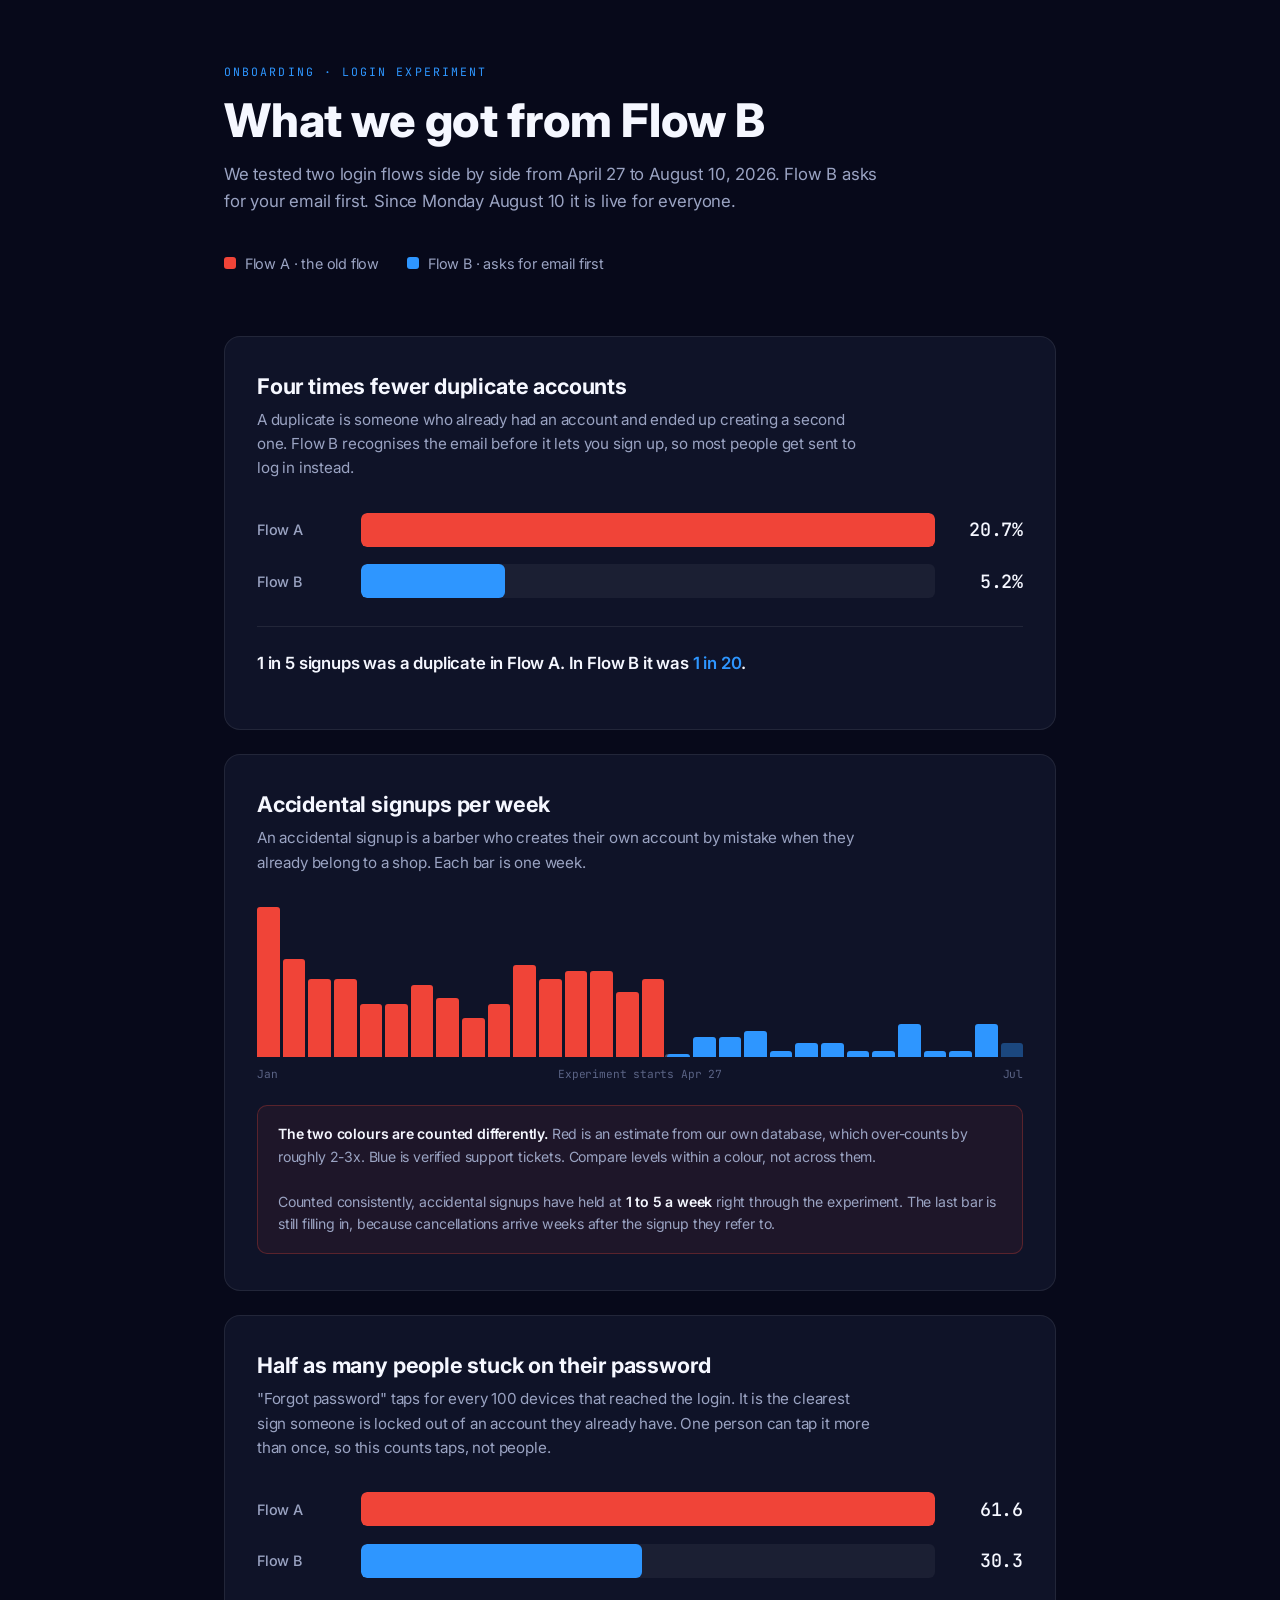
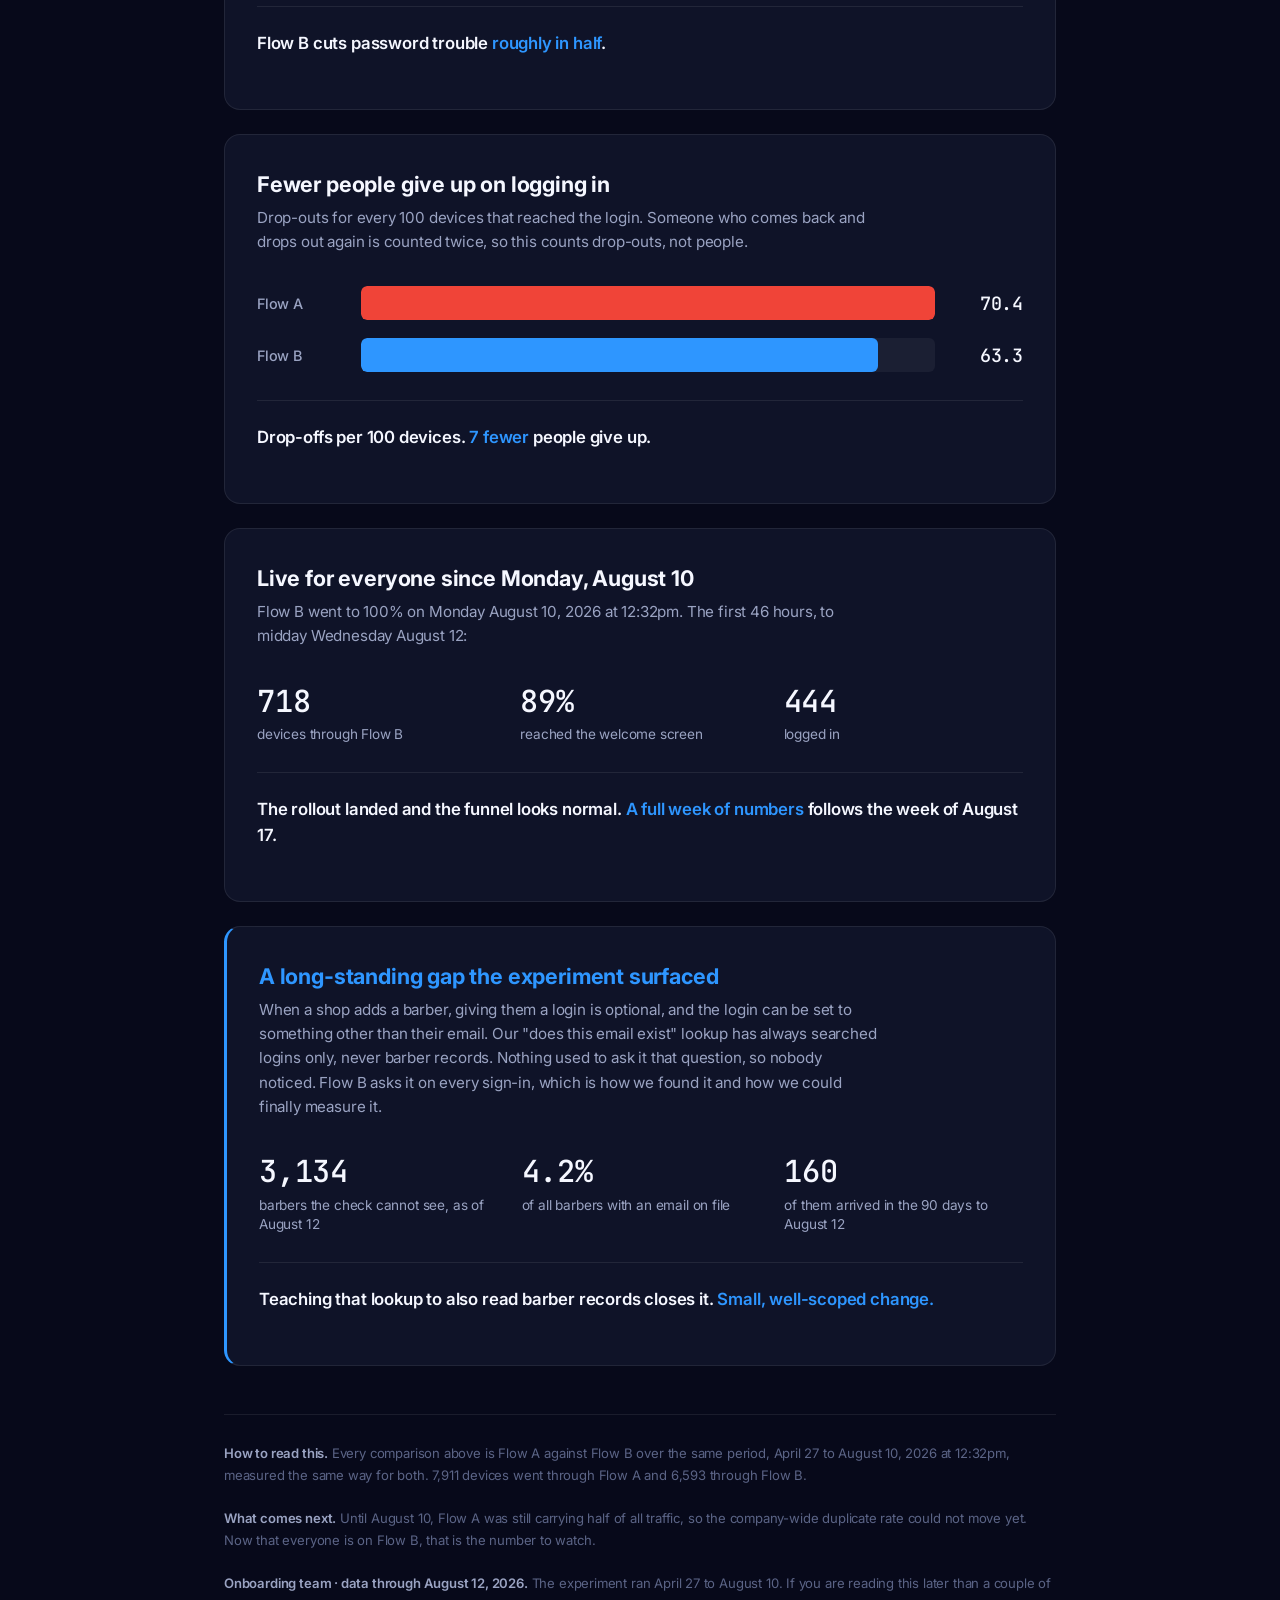
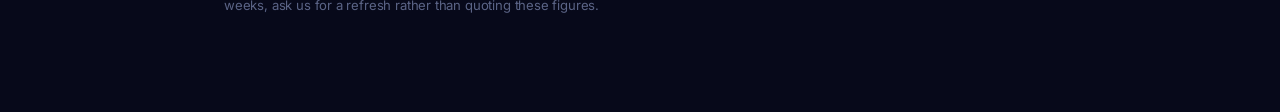
==== commit f8c0d24b: "Date every reference on the results page The page circulates to other teams, so "since Monday", "tod" ====
--- a/results/index.html
+++ b/results/index.html
@@ -108,7 +108,7 @@
   <header>
     <div class="eyebrow">Onboarding · Login experiment</div>
     <h1>What we got from Flow B</h1>
-    <p class="sub">We tested two login flows side by side from April 27 to August 10. Flow B asks for your email first. As of Monday it is live for everyone.</p>
+    <p class="sub">We tested two login flows side by side from April 27 to August 10, 2026. Flow B asks for your email first. Since Monday August 10 it is live for everyone.</p>
     <div class="legend">
       <span><i class="dot" style="background: var(--flow-a)"></i> Flow A · the old flow</span>
       <span><i class="dot" style="background: var(--flow-b)"></i> Flow B · asks for email first</span>
@@ -215,30 +215,30 @@
   </div>
 
   <div class="card">
-    <h2>Live for everyone since Monday</h2>
-    <p class="why">The flag went to 100% Flow B on Monday August 10 at 12:32pm. First 46 hours:</p>
+    <h2>Live for everyone since Monday, August 10</h2>
+    <p class="why">Flow B went to 100% on Monday August 10, 2026 at 12:32pm. The first 46 hours, to midday Wednesday August 12:</p>
     <div class="status">
       <div class="stat"><div class="n">718</div><div class="l">devices through Flow B</div></div>
       <div class="stat"><div class="n">89%</div><div class="l">reached the welcome screen</div></div>
       <div class="stat"><div class="n">444</div><div class="l">logged in</div></div>
     </div>
-    <p class="takeaway">The rollout landed and the funnel looks normal. <em>Full week of numbers</em> at the next weekly.</p>
+    <p class="takeaway">The rollout landed and the funnel looks normal. <em>A full week of numbers</em> follows the week of August 17.</p>
   </div>
 
   <div class="card next">
     <h2>A long-standing gap the experiment surfaced</h2>
     <p class="why">When a shop adds a barber, giving them a login is optional, and the login can be set to something other than their email. Our "does this email exist" lookup has always searched logins only, never barber records. Nothing used to ask it that question, so nobody noticed. Flow B asks it on every sign-in, which is how we found it and how we could finally measure it.</p>
     <div class="status">
-      <div class="stat"><div class="n">3,134</div><div class="l">barbers the check cannot see today</div></div>
-      <div class="stat"><div class="n">4.2%</div><div class="l">of all barbers with an email</div></div>
-      <div class="stat"><div class="n">160</div><div class="l">new cases in the last 90 days</div></div>
+      <div class="stat"><div class="n">3,134</div><div class="l">barbers the check cannot see, as of August 12</div></div>
+      <div class="stat"><div class="n">4.2%</div><div class="l">of all barbers with an email on file</div></div>
+      <div class="stat"><div class="n">160</div><div class="l">of them arrived in the 90 days to August 12</div></div>
     </div>
     <p class="takeaway">Teaching that lookup to also read barber records closes it. <em>Small, well-scoped change.</em></p>
   </div>
 
   <footer>
-    <strong>How to read this.</strong> Every comparison above is Flow A against Flow B over the same period, April 27 to August 10 12:32pm, measured the same way for both. 7,911 devices went through Flow A and 6,593 through Flow B.<br /><br />
-    <strong>What comes next.</strong> Until Monday, Flow A was still carrying half of all traffic, so the company-wide duplicate rate could not move yet. Now that everyone is on Flow B, that is the number to watch.<br /><br />
+    <strong>How to read this.</strong> Every comparison above is Flow A against Flow B over the same period, April 27 to August 10, 2026 at 12:32pm, measured the same way for both. 7,911 devices went through Flow A and 6,593 through Flow B.<br /><br />
+    <strong>What comes next.</strong> Until August 10, Flow A was still carrying half of all traffic, so the company-wide duplicate rate could not move yet. Now that everyone is on Flow B, that is the number to watch.<br /><br />
     <strong>Onboarding team · data through August 12, 2026.</strong> The experiment ran April 27 to August 10. If you are reading this later than a couple of weeks, ask us for a refresh rather than quoting these figures.
   </footer>
 
